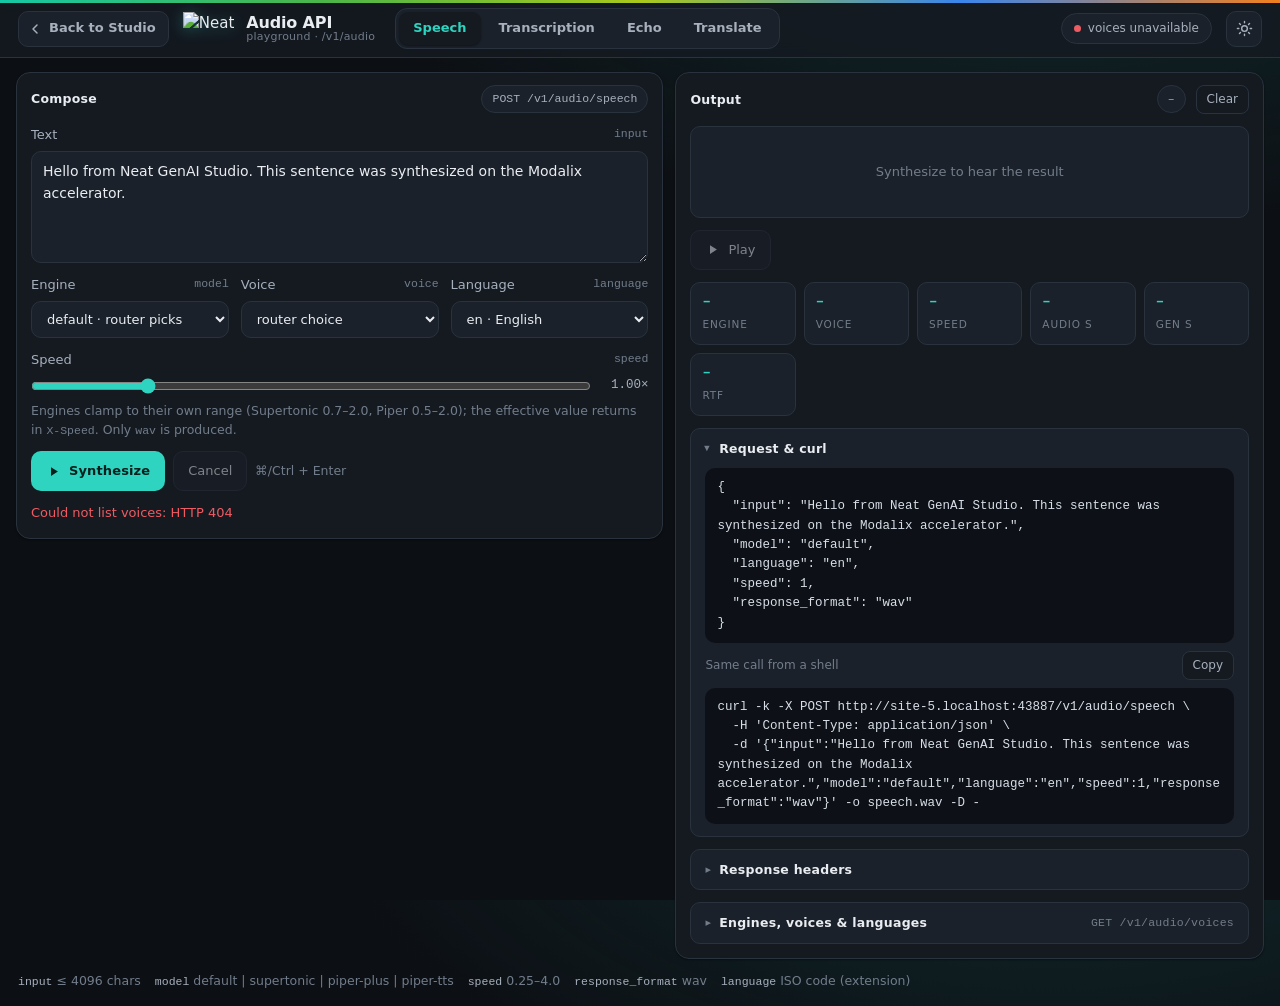
==== src/python/ui/playground/index.html @ 6592ae85 "feat(genai): OpenAI-compatible audio API, vendored Supertonic, audio playground with Translate, back" ====
<!doctype html>
<html lang="en">
<head>
  <meta charset="utf-8">
  <meta name="viewport" content="width=device-width, initial-scale=1">
  <title>Audio API · Neat GenAI Studio</title>
  <link rel="icon" type="image/png" href="/static/icons/neat-logo.png">
  <link rel="stylesheet" href="playground.css">
</head>
<body>
  <header class="pg-header">
    <a id="backButton" class="back-btn" href="/" target="_top" title="Back to the Studio (Esc)">
      <svg viewBox="0 0 24 24" fill="none" stroke="currentColor" stroke-width="2.2" stroke-linecap="round" stroke-linejoin="round"><path d="M15 6l-6 6 6 6"/></svg><span>Back to Studio</span>
    </a>
    <div class="pg-brand">
      <img id="logo" class="pg-brand-mark" src="/static/icons/neat-mark.png" alt="Neat">
      <div class="pg-brand-text"><span class="pg-title">Audio API</span><span class="pg-sub">playground · /v1/audio</span></div>
    </div>
    <nav class="pg-tabs" role="tablist" aria-label="Modes">
      <button class="pg-tab" role="tab" data-tab="speech" aria-selected="true" type="button">Speech</button>
      <button class="pg-tab" role="tab" data-tab="transcription" aria-selected="false" type="button">Transcription</button>
      <button class="pg-tab" role="tab" data-tab="echo" aria-selected="false" type="button">Echo</button>
      <button class="pg-tab" role="tab" data-tab="translate" aria-selected="false" type="button">Translate</button>
    </nav>
    <span class="pg-spacer"></span>
    <span id="conn" class="pg-pill"><i class="dot"></i><span>connecting…</span></span>
    <button id="themeButton" class="icon-btn" type="button" title="Toggle theme" aria-label="Toggle theme">
      <svg id="themeSun" viewBox="0 0 24 24" fill="none" stroke="currentColor" stroke-width="2" stroke-linecap="round"><circle cx="12" cy="12" r="4"/><path d="M12 2v2M12 20v2M4.9 4.9l1.4 1.4M17.7 17.7l1.4 1.4M2 12h2M20 12h2M4.9 19.1l1.4-1.4M17.7 6.3l1.4-1.4"/></svg>
      <svg id="themeMoon" viewBox="0 0 24 24" fill="none" stroke="currentColor" stroke-width="2" stroke-linecap="round" hidden><path d="M21 12.8A9 9 0 1 1 11.2 3a7 7 0 0 0 9.8 9.8z"/></svg>
    </button>
    <a id="newTab" class="icon-btn" href="/playground/" target="_blank" rel="noopener" title="Open in a new tab" aria-label="Open in a new tab">
      <svg viewBox="0 0 24 24" fill="none" stroke="currentColor" stroke-width="2" stroke-linecap="round" stroke-linejoin="round"><path d="M14 4h6v6M20 4l-9 9M19 14v5a1 1 0 0 1-1 1H5a1 1 0 0 1-1-1V6a1 1 0 0 1 1-1h5"/></svg>
    </a>
  </header>

  <main>
    <!-- ================= Speech ================= -->
    <section id="panel-speech" class="pg-panel" role="tabpanel">
      <div class="pg-grid">
        <div class="card">
          <div class="card-head"><h2>Compose</h2><span class="route">POST /v1/audio/speech</span></div>
          <label class="field">
            <span>Text <code>input</code></span>
            <textarea id="sp-input" class="textarea" spellcheck="true">Hello from Neat GenAI Studio. This sentence was synthesized on the Modalix accelerator.</textarea>
          </label>
          <div class="row">
            <label class="field"><span>Engine <code>model</code></span><select id="sp-engine" class="select"></select></label>
            <label class="field"><span>Voice <code>voice</code></span><select id="sp-voice" class="select"></select></label>
            <label class="field"><span>Language <code>language</code></span><select id="sp-language" class="select"></select></label>
          </div>
          <div class="field">
            <span>Speed <code>speed</code></span>
            <div class="slider"><input id="sp-speed" type="range" min="0.25" max="4" step="0.05" value="1"><output id="sp-speedOut">1.00×</output></div>
            <div class="hint">Engines clamp to their own range (Supertonic 0.7–2.0, Piper 0.5–2.0); the effective value returns in <code>X-Speed</code>. Only <code>wav</code> is produced.</div>
          </div>
          <div class="actions">
            <button id="sp-run" class="btn primary" type="button">
              <svg viewBox="0 0 24 24" fill="currentColor"><path d="M8 5v14l11-7z"/></svg><span>Synthesize</span>
            </button>
            <button id="sp-stop" class="btn" type="button" disabled>Cancel</button>
            <span class="hint">⌘/Ctrl + Enter</span>
          </div>
          <div id="sp-status" class="status"></div>
        </div>

        <div class="card">
          <div class="card-head"><h2>Output</h2><span id="sp-size" class="route">–</span><button id="sp-clear" class="copy-btn" type="button">Clear</button></div>
          <div id="sp-wave" class="wave"><canvas id="sp-canvas"></canvas><div class="cursor"></div><div id="sp-placeholder" class="placeholder">Synthesize to hear the result</div></div>
          <div class="player-row">
            <button id="sp-play" class="btn" type="button" disabled>
              <svg viewBox="0 0 24 24" fill="currentColor"><path d="M8 5v14l11-7z"/></svg><span>Play</span>
            </button>
            <audio id="sp-audio" controls preload="auto" hidden></audio>
            <a id="sp-download" class="btn" download="speech.wav" hidden>Download WAV</a>
          </div>
          <div class="stats">
            <div class="stat"><b id="st-engine">–</b><span>engine</span></div>
            <div class="stat"><b id="st-voice">–</b><span>voice</span></div>
            <div class="stat"><b id="st-speed">–</b><span>speed</span></div>
            <div class="stat"><b id="st-dur">–</b><span>audio s</span></div>
            <div class="stat"><b id="st-gen">–</b><span>gen s</span></div>
            <div class="stat"><b id="st-rtf">–</b><span>RTF</span></div>
          </div>
          <details class="panel" open>
            <summary>Request &amp; curl</summary>
            <div class="panel-body">
              <pre id="sp-req">{}</pre>
              <div class="copy-row"><span>Same call from a shell</span><button class="copy-btn" data-copy="sp-curl" type="button">Copy</button></div>
              <pre id="sp-curl"></pre>
            </div>
          </details>
          <details class="panel">
            <summary>Response headers</summary>
            <div class="panel-body"><pre id="sp-headers"></pre></div>
          </details>
          <details class="panel">
            <summary>Engines, voices &amp; languages <code>GET /v1/audio/voices</code></summary>
            <div class="panel-body"><pre id="sp-voicesJson"></pre></div>
          </details>
        </div>
      </div>
      <div class="ref">
        <span><code>input</code> ≤ 4096 chars</span><span><code>model</code> default | supertonic | piper-plus | piper-tts</span>
        <span><code>speed</code> 0.25–4.0</span><span><code>response_format</code> wav</span><span><code>language</code> ISO code (extension)</span>
      </div>
    </section>

    <!-- ================= Transcription ================= -->
    <section id="panel-transcription" class="pg-panel" role="tabpanel" hidden>
      <div class="pg-grid">
        <div class="card">
          <div class="card-head">
            <h2>Audio in</h2>
            <div class="seg" role="tablist" aria-label="Transcription mode">
              <button class="seg-btn" data-trmode="clip" aria-selected="true" type="button">Clip</button>
              <button class="seg-btn" data-trmode="live" aria-selected="false" type="button">Live</button>
            </div>
            <span class="route">POST /v1/audio/transcriptions</span>
          </div>

          <!-- Clip mode: record or drop a file, transcribe once -->
          <div id="tr-clipMode" class="stack">
            <div class="actions">
              <button id="tr-rec" class="btn primary rec-btn" type="button"><i class="rec-dot"></i><span>Record</span></button>
              <button id="tr-recStop" class="btn" type="button" disabled>Stop</button>
              <span id="tr-recTime" class="hint"></span>
            </div>
            <div class="meter"><i id="tr-level"></i></div>
            <label id="tr-drop" class="drop">
              <input id="tr-file" type="file" accept="audio/*,video/webm,.wav,.webm,.ogg,.mp3,.m4a,.flac">
              <span id="tr-dropText">… or drop an audio file here / click to choose</span>
            </label>
            <div id="tr-wave" class="wave"><canvas id="tr-canvas"></canvas><div class="cursor"></div><div id="tr-placeholder" class="placeholder">No clip yet</div></div>
            <div class="player-row">
              <button id="tr-play" class="btn" type="button" disabled>
                <svg viewBox="0 0 24 24" fill="currentColor"><path d="M8 5v14l11-7z"/></svg><span>Play clip</span>
              </button>
              <audio id="tr-audio" controls preload="auto" hidden></audio>
              <span id="tr-clipInfo" class="hint"></span>
            </div>
            <div class="row">
              <label class="field"><span>Language <code>language</code></span><select id="tr-language" class="select"></select></label>
              <label class="field"><span>Format <code>response_format</code></span>
                <select id="tr-format" class="select"><option value="verbose_json" selected>verbose_json</option><option value="json">json</option><option value="text">text</option></select>
              </label>
              <label class="field"><span>Model <code>model</code></span><input id="tr-model" class="input" type="text" placeholder="active speech-to-text model"></label>
            </div>
            <div class="actions">
              <button id="tr-run" class="btn primary" type="button" disabled>
                <svg viewBox="0 0 24 24" fill="none" stroke="currentColor" stroke-width="2.2" stroke-linecap="round"><path d="M4 12h3l3-7 4 14 3-7h3"/></svg><span>Transcribe</span>
              </button>
              <button id="tr-cancel" class="btn" type="button" disabled>Cancel</button>
            </div>
            <div id="tr-status" class="status"></div>
          </div>

          <!-- Live mode: hands-free, utterances are cut by voice activity and
               transcribed one after another -->
          <div id="tr-liveMode" class="stack" hidden>
            <div class="live-head">
              <button id="tl-start" class="btn primary rec-btn" type="button"><i class="rec-dot"></i><span>Start listening</span></button>
              <button id="tl-stop" class="btn" type="button" disabled>Stop</button>
              <span id="tl-state" class="state-chip idle"><i></i><span>idle</span></span>
            </div>
            <div class="meter vad"><i id="tl-level"></i><b id="tl-threshold"></b></div>
            <div class="row">
              <label class="field"><span>Language <code>language</code></span><select id="tl-language" class="select"></select></label>
              <label class="field"><span>Model <code>model</code></span><input id="tl-model" class="input" type="text" placeholder="active speech-to-text model"></label>
            </div>
            <div class="row">
              <div class="field">
                <span>Sensitivity <code>VAD</code></span>
                <div class="slider"><input id="tl-sens" type="range" min="0" max="1" step="0.05" value="0.5"><output id="tl-sensOut">0.50</output></div>
              </div>
              <div class="field">
                <span>End of utterance <code>silence</code></span>
                <div class="slider"><input id="tl-silence" type="range" min="300" max="2000" step="50" value="700"><output id="tl-silenceOut">700 ms</output></div>
              </div>
            </div>
            <label class="check"><input id="tl-hideIgnored" type="checkbox"> Hide segments the Studio would ignore (noise, low confidence)</label>
            <div class="hint">Speech is detected in the browser, cut at the pause you set and posted as 16 kHz WAV, one utterance at a time, with <code>response_format=verbose_json</code>. Nothing leaves this origin.</div>
            <div id="tl-status" class="status"></div>
          </div>
        </div>

        <div class="card">
          <!-- Clip result -->
          <div id="tr-clipOut" class="stack">
            <div class="card-head"><h2>Transcript</h2><span id="tr-elapsed" class="route">–</span><button id="tr-clear" class="copy-btn" type="button">Clear</button></div>
            <div id="tr-result" class="transcript empty">The transcript appears here.</div>
            <table id="tr-meta" class="meta" hidden>
              <tbody>
                <tr><td>model <code>X-ASR-Model</code></td><td id="m-model">–</td></tr>
                <tr><td>language</td><td id="m-lang">–</td></tr>
                <tr><td>no_speech_prob</td><td id="m-nospeech">–</td></tr>
                <tr><td>avg_logprob</td><td id="m-logprob">–</td></tr>
                <tr><td>Studio filter</td><td id="m-ignored">–</td></tr>
              </tbody>
            </table>
            <details class="panel" open>
              <summary>curl</summary>
              <div class="panel-body">
                <div class="copy-row"><span>Same call from a shell</span><button class="copy-btn" data-copy="tr-curl" type="button">Copy</button></div>
                <pre id="tr-curl"></pre>
              </div>
            </details>
            <details class="panel">
              <summary>Raw response</summary>
              <div class="panel-body"><pre id="tr-raw"></pre></div>
            </details>
          </div>

          <!-- Live result -->
          <div id="tr-liveOut" class="stack" hidden>
            <div class="card-head">
              <h2>Live transcript</h2>
              <div class="actions tight">
                <button id="tl-copy" class="copy-btn" type="button">Copy all</button>
                <button id="tl-clear" class="copy-btn" type="button">Clear</button>
              </div>
            </div>
            <div id="tl-log" class="live-log"><div class="placeholder">Start listening and speak. Each utterance appears here as soon as it is transcribed.</div></div>
            <div class="stats">
              <div class="stat"><b id="tl-count">0</b><span>utterances</span></div>
              <div class="stat"><b id="tl-words">0</b><span>words</span></div>
              <div class="stat"><b id="tl-speech">0.0</b><span>speech s</span></div>
              <div class="stat"><b id="tl-latency">–</b><span>avg latency s</span></div>
              <div class="stat"><b id="tl-rtf">–</b><span>avg RTF</span></div>
            </div>
          </div>
        </div>
      </div>
      <div class="ref">
        <span><code>file</code> WAV, WebM/Opus, MP4, MP3, FLAC… ≤ 25 MiB</span><span><code>language</code> auto or ISO code</span>
        <span><code>response_format</code> json | verbose_json | text</span><span><code>model</code> optional</span>
      </div>
    </section>

    <!-- ================= Echo: speak, get transcribed, hear it spoken back ================= -->
    <section id="panel-echo" class="pg-panel" role="tabpanel" hidden>
      <div class="pg-grid">
        <div class="card">
          <div class="card-head"><h2>Voice loop</h2><span class="route">transcriptions → speech</span></div>
          <div class="echo-stage">
            <button id="ec-start" class="echo-btn" type="button" aria-label="Start">
              <span class="ring"></span>
              <svg class="mic" viewBox="0 0 24 24" fill="none" stroke="currentColor" stroke-width="2" stroke-linecap="round" stroke-linejoin="round"><rect x="9" y="3" width="6" height="11" rx="3"/><path d="M5 11a7 7 0 0 0 14 0M12 18v3"/></svg>
              <svg class="stopi" viewBox="0 0 24 24" fill="currentColor" hidden><rect x="6" y="6" width="12" height="12" rx="2"/></svg>
            </button>
            <div id="ec-state" class="echo-state idle">Press to start, then just talk. What you say is transcribed and spoken straight back.</div>
            <div class="meter vad"><i id="ec-level"></i><b id="ec-threshold"></b></div>
          </div>
          <div class="row">
            <label class="field"><span>Voice engine <code>model</code></span><select id="ec-engine" class="select"></select></label>
            <label class="field"><span>Voice <code>voice</code></span><select id="ec-voice" class="select"></select></label>
          </div>
          <div class="row">
            <label class="field"><span>Listen in <code>language</code></span><select id="ec-asrLanguage" class="select"></select></label>
            <label class="field"><span>Speak back in</span>
              <select id="ec-ttsLanguage" class="select"><option value="auto" selected>match what was heard</option></select>
            </label>
          </div>
          <div class="row">
            <div class="field">
              <span>Speed <code>speed</code></span>
              <div class="slider"><input id="ec-speed" type="range" min="0.25" max="4" step="0.05" value="1"><output id="ec-speedOut">1.00×</output></div>
            </div>
            <div class="field">
              <span>End of utterance <code>silence</code></span>
              <div class="slider"><input id="ec-silence" type="range" min="300" max="2000" step="50" value="600"><output id="ec-silenceOut">600 ms</output></div>
            </div>
          </div>
          <div class="field">
            <span>Sensitivity <code>VAD</code></span>
            <div class="slider"><input id="ec-sens" type="range" min="0" max="1" step="0.05" value="0.5"><output id="ec-sensOut">0.50</output></div>
          </div>
          <div class="hint">The microphone is muted while the reply plays, then listening resumes. Use headphones or keep the volume moderate so the reply is not picked up again.</div>
          <div id="ec-status" class="status"></div>
        </div>

        <div class="card">
          <div class="card-head">
            <h2>Conversation</h2>
            <div class="actions tight"><button id="ec-clear" class="copy-btn" type="button">Clear</button></div>
          </div>
          <div id="ec-turns" class="turns"><div class="placeholder">Each turn shows what was heard and the reply that was spoken back, with timings.</div></div>
          <div id="ec-wave" class="wave short"><canvas id="ec-canvas"></canvas><div class="cursor"></div><div id="ec-placeholder" class="placeholder">Last reply</div></div>
          <div class="player-row">
            <button id="ec-play" class="btn" type="button" disabled>
              <svg viewBox="0 0 24 24" fill="currentColor"><path d="M8 5v14l11-7z"/></svg><span>Play</span>
            </button>
            <audio id="ec-audio" controls preload="auto" hidden></audio>
          </div>
          <div class="stats">
            <div class="stat"><b id="ec-count">0</b><span>turns</span></div>
            <div class="stat"><b id="ec-asr">–</b><span>avg ASR s</span></div>
            <div class="stat"><b id="ec-tts">–</b><span>avg TTS s</span></div>
            <div class="stat"><b id="ec-turn">–</b><span>avg to reply s</span></div>
          </div>
        </div>
      </div>
      <div class="ref">
        <span>1 · utterance cut by voice activity</span><span>2 · <code>POST /v1/audio/transcriptions</code> (verbose_json)</span>
        <span>3 · <code>POST /v1/audio/speech</code> with the transcript</span><span>4 · played back, mic resumes</span>
      </div>
    </section>

    <!-- ================= Translate: speak or type in one language, get another ================= -->
    <section id="panel-translate" class="pg-panel" role="tabpanel" hidden>
      <div class="pg-grid">
        <div class="card">
          <div class="card-head"><h2>Translate</h2><span id="xl-route" class="route">transcriptions → chat → speech</span></div>
          <div class="row">
            <label class="field"><span>From <code>language</code></span><select id="xl-source" class="select"></select></label>
            <div class="swap-wrap"><button id="xl-swap" class="icon-btn" type="button" title="Swap languages" aria-label="Swap languages">
              <svg viewBox="0 0 24 24" fill="none" stroke="currentColor" stroke-width="2" stroke-linecap="round" stroke-linejoin="round"><path d="M7 7h13M16 3l4 4-4 4M17 17H4M8 21l-4-4 4-4"/></svg>
            </button></div>
            <label class="field"><span>To</span><select id="xl-target" class="select"></select></label>
          </div>
          <label class="field"><span>Tone <code>register</code></span>
            <select id="xl-tone" class="select">
              <option value="neutral" selected>Neutral · as spoken</option>
              <option value="formal">Formal · polite, formal address</option>
              <option value="casual">Casual · everyday, informal address</option>
              <option value="friendly">Friendly · warm and upbeat</option>
              <option value="business">Business · professional and concise</option>
              <option value="simple">Simple · plain words for learners</option>
            </select>
          </label>
          <div id="xl-model" class="model-note"><i class="dot"></i><span>checking the chat model…</span></div>
          <div class="echo-stage">
            <button id="xl-start" class="echo-btn" type="button" aria-label="Start listening">
              <span class="ring"></span>
              <svg class="mic" viewBox="0 0 24 24" fill="none" stroke="currentColor" stroke-width="2" stroke-linecap="round" stroke-linejoin="round"><rect x="9" y="3" width="6" height="11" rx="3"/><path d="M5 11a7 7 0 0 0 14 0M12 18v3"/></svg>
              <svg class="stopi" viewBox="0 0 24 24" fill="currentColor" hidden><rect x="6" y="6" width="12" height="12" rx="2"/></svg>
            </button>
            <div id="xl-state" class="echo-state idle">Press to listen and speak, or type below. Each utterance is translated as soon as you pause.</div>
            <div class="meter vad"><i id="xl-level"></i><b id="xl-threshold"></b></div>
          </div>
          <div class="compose">
            <textarea id="xl-text" class="textarea short" placeholder="…or type text to translate (Ctrl/⌘ + Enter)"></textarea>
            <button id="xl-send" class="btn primary" type="button">
              <svg viewBox="0 0 24 24" fill="none" stroke="currentColor" stroke-width="2.2" stroke-linecap="round" stroke-linejoin="round"><path d="M4 12h14M13 6l6 6-6 6"/></svg><span>Translate</span>
            </button>
          </div>
          <label class="check"><input id="xl-speak" type="checkbox" checked> Speak the translation</label>
          <div class="row">
            <label class="field"><span>Voice engine <code>model</code></span><select id="xl-engine" class="select"></select></label>
            <label class="field"><span>Voice <code>voice</code></span><select id="xl-voice" class="select"></select></label>
          </div>
          <div class="row">
            <div class="field">
              <span>Speed <code>speed</code></span>
              <div class="slider"><input id="xl-speed" type="range" min="0.25" max="4" step="0.05" value="1"><output id="xl-speedOut">1.00×</output></div>
            </div>
            <div class="field">
              <span>End of utterance <code>silence</code></span>
              <div class="slider"><input id="xl-silence" type="range" min="300" max="2000" step="50" value="700"><output id="xl-silenceOut">700 ms</output></div>
            </div>
          </div>
          <div class="field">
            <span>Sensitivity <code>VAD</code></span>
            <div class="slider"><input id="xl-sens" type="range" min="0" max="1" step="0.05" value="0.5"><output id="xl-sensOut">0.50</output></div>
          </div>
          <div class="hint">Into English with a neutral tone, speech goes through Whisper's translate task, with the original transcribed alongside. With another tone, or into any other language, Whisper transcribes what you said and the loaded chat model translates it. The microphone is muted while a translation plays.</div>
          <div id="xl-status" class="status"></div>
        </div>

        <div class="card">
          <div class="card-head">
            <h2>Translations</h2>
            <div class="actions tight">
              <button id="xl-copy" class="copy-btn" type="button">Copy all</button>
              <button id="xl-clear" class="copy-btn" type="button">Clear</button>
            </div>
          </div>
          <div id="xl-turns" class="turns"><div class="placeholder">Each turn shows the original with its detected language and the translation, with ASR, LLM and TTS timings.</div></div>
          <div id="xl-wave" class="wave short"><canvas id="xl-canvas"></canvas><div class="cursor"></div><div id="xl-placeholder" class="placeholder">Last spoken translation</div></div>
          <div class="player-row">
            <button id="xl-play" class="btn" type="button" disabled>
              <svg viewBox="0 0 24 24" fill="currentColor"><path d="M8 5v14l11-7z"/></svg><span>Play</span>
            </button>
            <audio id="xl-audio" controls preload="auto" hidden></audio>
          </div>
          <div class="stats">
            <div class="stat"><b id="xl-count">0</b><span>translations</span></div>
            <div class="stat"><b id="xl-asr">–</b><span>avg ASR s</span></div>
            <div class="stat"><b id="xl-llm">–</b><span>avg LLM s</span></div>
            <div class="stat"><b id="xl-tts">–</b><span>avg TTS s</span></div>
          </div>
        </div>
      </div>
      <div class="ref">
        <span>→ English: <code>POST /v1/audio/translations</code></span>
        <span>other targets: <code>POST /v1/audio/transcriptions</code> then <code>POST /v1/chat/completions</code></span>
        <span>spoken with <code>POST /v1/audio/speech</code></span>
      </div>
    </section>
  </main>

  <script src="playground.js"></script>
</body>
</html>
---- src/python/ui/playground/playground.css ----
/* Audio API playground — themed exactly like the Studio: the same design tokens,
 * fonts, control styles and vertical rhythm as static/newui.css (header 58px,
 * section padding 14/16px, 12px gaps, panels padded 12/14px, 6px label gaps).
 * The theme follows the Studio's own localStorage 'theme' key, applied as
 * data-theme on <html>. Same-origin assets only. */

@font-face { font-family: 'Inter'; font-style: normal; font-weight: 400; font-display: swap; src: url('/static/fonts/inter-400.woff2') format('woff2'); }
@font-face { font-family: 'Inter'; font-style: normal; font-weight: 600; font-display: swap; src: url('/static/fonts/inter-600.woff2') format('woff2'); }
@font-face { font-family: 'Inter'; font-style: normal; font-weight: 700; font-display: swap; src: url('/static/fonts/inter-700.woff2') format('woff2'); }
@font-face { font-family: 'JetBrains Mono'; font-style: normal; font-weight: 400; font-display: swap; src: url('/static/fonts/jetbrains-mono-400.woff2') format('woff2'); }

:root {
  --bg: #f4f6f8; --surface: #ffffff; --surface-2: #eef1f4; --surface-3: #e6eaef;
  --border: #dfe4ea; --border-strong: #ccd3db;
  --text: #161a20; --text-2: #48505b; --text-3: #7a828d;
  --accent: #0f9d8f; --accent-2: #12b3a2; --accent-strong: #0b7d72; --accent-weak: #e4f5f2; --accent-contrast: #ffffff;
  --user-bubble: #0f9d8f; --user-bubble-text: #ffffff; --assistant-bubble: #ffffff;
  --ok: #1f9d6b; --warn: #c98a1c; --err: #d64550;
  --code-bg: #0d1117;
  --shadow-sm: 0 1px 2px rgba(20,30,40,.06), 0 1px 3px rgba(20,30,40,.05);
  --shadow-md: 0 6px 20px rgba(20,30,40,.10);
  --radius: 14px; --radius-sm: 10px; --radius-lg: 20px;
  --spectrum: linear-gradient(90deg, #16c8a6, #4bb54a, #a9c81c, #3a86ec, #f2801d);
  --ui-font: 'Inter', system-ui, -apple-system, 'Segoe UI', Roboto, sans-serif;
  --code-font: 'JetBrains Mono', ui-monospace, 'Courier New', monospace;
  --ui-font-size: 15px;
  --header-h: 58px;
  color-scheme: light;
}
:root[data-theme="dark"] {
  --bg: #0c0f14; --surface: #151a21; --surface-2: #1b212a; --surface-3: #222a35;
  --border: #29323d; --border-strong: #38434f;
  --text: #e9edf2; --text-2: #a7b0bd; --text-3: #727d8b;
  --accent: #2fd4c0; --accent-2: #37e0cb; --accent-strong: #24b7a5; --accent-weak: #10322f; --accent-contrast: #05201d;
  --user-bubble: #17817a; --user-bubble-text: #f2fffd; --assistant-bubble: #171d25;
  --ok: #35c489; --warn: #e0ad4a; --err: #ef5b62;
  --shadow-sm: 0 1px 2px rgba(0,0,0,.4); --shadow-md: 0 8px 24px rgba(0,0,0,.45);
  color-scheme: dark;
}
@media (prefers-color-scheme: dark) {
  :root:not([data-theme="light"]) {
    --bg: #0c0f14; --surface: #151a21; --surface-2: #1b212a; --surface-3: #222a35;
    --border: #29323d; --border-strong: #38434f;
    --text: #e9edf2; --text-2: #a7b0bd; --text-3: #727d8b;
    --accent: #2fd4c0; --accent-2: #37e0cb; --accent-strong: #24b7a5; --accent-weak: #10322f; --accent-contrast: #05201d;
    --user-bubble: #17817a; --user-bubble-text: #f2fffd; --assistant-bubble: #171d25;
    --ok: #35c489; --warn: #e0ad4a; --err: #ef5b62;
    --shadow-sm: 0 1px 2px rgba(0,0,0,.4); --shadow-md: 0 8px 24px rgba(0,0,0,.45);
    color-scheme: dark;
  }
}

* { box-sizing: border-box; }
html, body { height: 100%; }
body {
  margin: 0; color: var(--text);
  background:
    radial-gradient(1200px 560px at 82% -12%, color-mix(in srgb, var(--accent) 14%, transparent), transparent 62%),
    var(--bg);
  font-family: var(--ui-font); font-size: var(--ui-font-size); line-height: 1.55;
  -webkit-font-smoothing: antialiased;
  display: flex; flex-direction: column; min-height: 100dvh;
}
button, input, select, textarea { font: inherit; color: inherit; }
button { font-family: inherit; }
code { font-family: var(--code-font); font-size: .92em; }
a { color: var(--accent); }
[hidden] { display: none !important; }
::selection { background: color-mix(in srgb, var(--accent) 30%, transparent); }
*::-webkit-scrollbar { width: 10px; height: 10px; }
*::-webkit-scrollbar-thumb { background: var(--border-strong); border-radius: 8px; border: 2px solid transparent; background-clip: padding-box; }

/* ---- header (mirrors .app-header) ------------------------------------ */
.pg-header {
  flex: 0 0 auto; height: var(--header-h); display: flex; align-items: center; gap: 14px; padding: 0 18px;
  background: color-mix(in srgb, var(--surface) 86%, transparent); backdrop-filter: saturate(140%) blur(8px);
  border-bottom: 1px solid var(--border); position: sticky; top: 0; z-index: 5;
}
.pg-header::before { content: ''; position: absolute; top: 0; left: 0; right: 0; height: 3px; background: var(--spectrum); pointer-events: none; }
.back-btn {
  display: inline-flex; align-items: center; gap: 6px; height: 36px; padding: 0 12px 0 8px; border-radius: 10px;
  color: var(--text-2); background: var(--surface-2); border: 1px solid var(--border); text-decoration: none;
  font-size: 13px; font-weight: 600; white-space: nowrap; transition: .18s ease;
}
.back-btn:hover { color: var(--accent); border-color: color-mix(in srgb, var(--accent) 50%, var(--border)); transform: translateY(-1px); }
.back-btn svg { width: 16px; height: 16px; }
.pg-brand { display: flex; align-items: center; gap: 12px; min-width: 0; }
/* Neat product mark (colorful sparkle, transparent bg — works on both themes), as in the Studio header. */
.pg-brand-mark { height: 34px; width: auto; flex: none; object-fit: contain; filter: drop-shadow(0 2px 7px color-mix(in srgb, var(--accent) 32%, transparent)); }
@media (max-width: 480px) { .pg-brand-mark { height: 26px; } }
.pg-brand-text { display: flex; flex-direction: column; line-height: 1.1; min-width: 0; }
.pg-title { font-size: 16px; font-weight: 600; letter-spacing: -.01em; white-space: nowrap; }
.pg-sub { font-size: 11px; color: var(--text-3); letter-spacing: .02em; white-space: nowrap; }
.pg-tabs { display: flex; gap: 4px; margin-left: 6px; padding: 3px; background: var(--surface-2); border: 1px solid var(--border); border-radius: 12px; }
.pg-tab {
  border: 0; background: transparent; color: var(--text-2); padding: 6px 14px; border-radius: 9px;
  font-size: 13px; font-weight: 600; cursor: pointer; transition: .15s ease;
}
.pg-tab:hover { color: var(--text); }
.pg-tab[aria-selected="true"] { background: var(--surface); color: var(--accent); box-shadow: var(--shadow-sm); }
.pg-spacer { flex: 1; }
.pg-pill {
  display: inline-flex; align-items: center; gap: 7px; padding: 5px 12px; border-radius: 999px;
  background: var(--surface-2); border: 1px solid var(--border); color: var(--text-2); font-size: 12px; white-space: nowrap;
}
.pg-pill .dot { width: 7px; height: 7px; border-radius: 50%; background: var(--text-3); }
.pg-pill.ok .dot { background: var(--ok); box-shadow: 0 0 0 3px color-mix(in srgb, var(--ok) 22%, transparent); }
.pg-pill.warn .dot { background: var(--warn); } .pg-pill.err .dot { background: var(--err); }
.icon-btn {
  width: 36px; height: 36px; border-radius: 10px; cursor: pointer; display: grid; place-items: center;
  background: var(--surface-2); color: var(--text-2); border: 1px solid var(--border); transition: .18s ease; text-decoration: none;
}
.icon-btn:hover { color: var(--accent); border-color: color-mix(in srgb, var(--accent) 50%, var(--border)); transform: translateY(-1px); }
.icon-btn svg { width: 17px; height: 17px; }
@media (max-width: 860px) {
  .back-btn span, .pg-sub, .pg-pill { display: none; }
  .back-btn { padding: 0 8px; }
  .pg-header { gap: 8px; padding: 0 12px; }
}

/* ---- layout (mirrors .chat-section: 14px 16px 16px, gap 12px) ---------- */
main { flex: 1; width: 100%; max-width: 1360px; margin: 0 auto; padding: 14px 16px 16px; display: flex; flex-direction: column; gap: 12px; }
.pg-panel { display: flex; flex-direction: column; gap: 12px; }
.pg-panel[hidden] { display: none; }
.pg-grid { display: grid; grid-template-columns: minmax(0, 1.1fr) minmax(0, 1fr); gap: 12px; align-items: start; }
@media (max-width: 900px) { .pg-grid { grid-template-columns: 1fr; } }
.stack { display: flex; flex-direction: column; gap: 12px; }

/* card = the Studio's .panel + .panel-body */
.card {
  background: var(--surface); border: 1px solid var(--border); border-radius: var(--radius);
  box-shadow: var(--shadow-sm); padding: 12px 14px 14px; display: flex; flex-direction: column; gap: 12px;
}
.card-head { display: flex; align-items: center; gap: 10px; flex-wrap: wrap; min-height: 28px; }
.card-head h2 { margin: 0; font-size: 12.5px; font-weight: 600; letter-spacing: .02em; color: var(--text); text-transform: capitalize; }
.card-head .route { margin-left: auto; font-family: var(--code-font); font-size: 11.5px; color: var(--text-2); background: var(--surface-2); border: 1px solid var(--border); border-radius: 999px; padding: 4px 10px; white-space: nowrap; }
.card-head .actions.tight { margin-left: auto; gap: 6px; }

/* segmented control (Clip / Live) */
.seg { display: inline-flex; gap: 2px; padding: 2px; background: var(--surface-2); border: 1px solid var(--border); border-radius: 9px; }
.seg-btn { border: 0; background: transparent; color: var(--text-2); padding: 4px 11px; border-radius: 7px; font-size: 12.5px; font-weight: 600; cursor: pointer; }
.seg-btn[aria-selected="true"] { background: var(--surface); color: var(--accent); box-shadow: var(--shadow-sm); }

/* ---- controls (= .setting-row / .setting-select / .setting-button) ----- */
.field { display: flex; flex-direction: column; gap: 6px; }
.field > span { font-size: 13px; color: var(--text-2); display: flex; justify-content: space-between; gap: 8px; }
.field > span code { color: var(--text-3); font-size: 11.5px; }
.select, .input, .textarea {
  width: 100%; background: var(--surface-2); color: var(--text); border: 1px solid var(--border);
  border-radius: var(--radius-sm); padding: 9px 11px; font-size: 13px;
}
.textarea { min-height: 112px; resize: vertical; line-height: 1.55; font-size: 14px; }
.select:focus, .input:focus, .textarea:focus { outline: none; border-color: color-mix(in srgb, var(--accent) 60%, var(--border)); box-shadow: 0 0 0 3px var(--accent-weak); }
.row { display: grid; grid-template-columns: repeat(auto-fit, minmax(150px, 1fr)); gap: 12px; }
.btn {
  background: var(--surface-2); color: var(--text); border: 1px solid var(--border);
  border-radius: var(--radius-sm); padding: 9px 14px; font-size: 13px; font-weight: 500; cursor: pointer;
  transition: .15s ease; display: inline-flex; align-items: center; gap: 8px; text-decoration: none;
}
.btn:hover { color: var(--accent); border-color: color-mix(in srgb, var(--accent) 50%, var(--border)); }
.btn.primary { background: var(--accent); color: var(--accent-contrast); border-color: transparent; font-weight: 600; letter-spacing: .01em; }
.btn.primary:hover { background: var(--accent-strong); color: var(--accent-contrast); }
.btn:disabled { opacity: .5; cursor: not-allowed; transform: none; }
.btn svg { width: 15px; height: 15px; }
.actions { display: flex; flex-wrap: wrap; gap: 8px; align-items: center; }
.spinner { width: 14px; height: 14px; border: 2px solid color-mix(in srgb, currentColor 30%, transparent); border-top-color: currentColor; border-radius: 50%; animation: spin .8s linear infinite; flex: none; }
@keyframes spin { to { transform: rotate(360deg); } }
.check { display: flex; align-items: center; gap: 9px; font-size: 13px; color: var(--text-2); cursor: pointer; }
.check input { accent-color: var(--accent); width: 16px; height: 16px; margin: 0; }

/* slider (= the Studio's utterance-speed control) */
.slider { display: grid; grid-template-columns: 1fr auto; gap: 12px; align-items: center; }
input[type="range"] { width: 100%; accent-color: var(--accent); margin: 0; }
.slider output { font-family: var(--code-font); font-size: 12.5px; color: var(--text-2); min-width: 6ch; text-align: right; font-variant-numeric: tabular-nums; }

/* status line */
.status { font-size: 13px; color: var(--text-2); min-height: 1.4em; display: flex; align-items: center; gap: 8px; }
.status:empty { display: none; }
.status.ok { color: var(--ok); } .status.err { color: var(--err); }
.hint { font-size: 12.5px; color: var(--text-3); line-height: 1.5; }

/* ---- output ---------------------------------------------------------- */
.wave {
  position: relative; height: 92px; border-radius: var(--radius-sm); overflow: hidden;
  background: var(--surface-2); border: 1px solid var(--border);
}
.wave.short { height: 64px; }
.wave canvas { width: 100%; height: 100%; display: block; }
.wave .placeholder { position: absolute; inset: 0; display: grid; place-items: center; color: var(--text-3); font-size: 13px; }
.wave .cursor { position: absolute; top: 0; bottom: 0; width: 2px; background: var(--accent); opacity: 0; transition: opacity .2s; }
.wave.playing .cursor { opacity: 1; }
.player-row { display: flex; align-items: center; gap: 8px; flex-wrap: wrap; }
.player-row audio { flex: 1; min-width: 200px; height: 36px; }
.stats { display: grid; grid-template-columns: repeat(auto-fit, minmax(104px, 1fr)); gap: 8px; }
.stat { background: var(--surface-2); border: 1px solid var(--border); border-radius: var(--radius-sm); padding: 8px 11px; }
.stat b { display: block; font-size: 14px; font-weight: 600; font-family: var(--code-font); color: var(--accent); font-variant-numeric: tabular-nums; overflow: hidden; text-overflow: ellipsis; white-space: nowrap; }
.stat span { font-size: 10.5px; color: var(--text-3); text-transform: uppercase; letter-spacing: .08em; }

/* accordion panels (= the Studio's .panel) */
details.panel { border: 1px solid var(--border); border-radius: var(--radius-sm); background: var(--surface-2); overflow: hidden; }
details.panel > summary {
  list-style: none; cursor: pointer; user-select: none; padding: 10px 14px; font-size: 12.5px; font-weight: 600;
  letter-spacing: .02em; color: var(--text); display: flex; align-items: center; gap: 8px;
}
details.panel > summary::-webkit-details-marker { display: none; }
details.panel > summary::before { content: '▸'; color: var(--text-3); font-size: 11px; transition: transform .18s ease; }
details.panel[open] > summary::before { transform: rotate(90deg); }
details.panel > summary code { color: var(--text-3); font-weight: 400; margin-left: auto; }
.panel-body { padding: 0 14px 12px; display: flex; flex-direction: column; gap: 8px; }
pre {
  margin: 0; background: var(--code-bg); color: #d7dee7; border-radius: var(--radius-sm);
  padding: 10px 12px; font: 12.5px/1.55 var(--code-font); white-space: pre-wrap; word-break: break-word; overflow-x: auto;
}
.copy-row { display: flex; justify-content: space-between; align-items: center; gap: 8px; font-size: 12px; color: var(--text-3); }
.copy-btn { border: 1px solid var(--border); background: var(--surface); color: var(--text-2); border-radius: 8px; padding: 4px 10px; font-size: 12px; cursor: pointer; }
.copy-btn:hover { color: var(--accent); border-color: color-mix(in srgb, var(--accent) 50%, var(--border)); }

/* ---- transcription: clip mode --------------------------------------- */
.rec-btn.recording { background: var(--err); border-color: transparent; color: #fff; animation: rec-pulse 1.3s ease infinite; }
@keyframes rec-pulse { 0%,100% { box-shadow: 0 0 0 0 color-mix(in srgb, var(--err) 45%, transparent); } 50% { box-shadow: 0 0 0 6px transparent; } }
.rec-dot { width: 9px; height: 9px; border-radius: 50%; background: currentColor; }
.rec-btn.recording .rec-dot { animation: pulse 1s infinite; }
@keyframes pulse { 50% { opacity: .3; } }
.meter { position: relative; height: 6px; border-radius: 999px; background: var(--surface-3); overflow: hidden; }
.meter i { display: block; height: 100%; width: 0; background: var(--spectrum); transition: width .08s linear; }
.meter.vad b { position: absolute; top: -2px; bottom: -2px; width: 2px; background: var(--text-3); left: 0; opacity: 0; }
.meter.vad.armed b { opacity: 1; }
.meter.vad.voiced i { filter: saturate(1.3) brightness(1.05); }
.drop {
  border: 1.5px dashed var(--border-strong); border-radius: var(--radius-sm); padding: 12px; text-align: center;
  color: var(--text-2); font-size: 13px; cursor: pointer; transition: .15s ease; background: var(--surface-2);
}
.drop:hover, .drop.over { border-color: var(--accent); color: var(--accent); background: var(--accent-weak); }
.drop input { display: none; }
.transcript {
  min-height: 112px; padding: 12px 15px; border-radius: var(--radius-sm); background: var(--surface-2);
  border: 1px solid var(--border); font-size: 15px; line-height: 1.6; white-space: pre-wrap;
}
.transcript.empty { color: var(--text-3); font-size: 13px; }
table.meta { width: 100%; border-collapse: collapse; font-size: 13px; }
table.meta td { padding: 6px; border-bottom: 1px solid var(--border); vertical-align: top; }
table.meta td:first-child { color: var(--text-3); width: 42%; }
table.meta td:last-child { font-family: var(--code-font); font-size: 12.5px; }
.badge { display: inline-block; padding: 2px 8px; border-radius: 999px; font-size: 11.5px; font-weight: 600; }
.badge.ok { background: color-mix(in srgb, var(--ok) 18%, transparent); color: var(--ok); }
.badge.warn { background: color-mix(in srgb, var(--warn) 18%, transparent); color: var(--warn); }

/* ---- transcription: live mode --------------------------------------- */
.live-head { display: flex; align-items: center; gap: 8px; flex-wrap: wrap; }
.state-chip {
  display: inline-flex; align-items: center; gap: 7px; margin-left: auto; padding: 5px 12px; border-radius: 999px;
  font-size: 12px; color: var(--text-2); background: var(--surface-2); border: 1px solid var(--border); white-space: nowrap;
}
.state-chip i { width: 7px; height: 7px; border-radius: 50%; background: var(--text-3); }
.state-chip.listening i { background: var(--ok); box-shadow: 0 0 0 3px color-mix(in srgb, var(--ok) 22%, transparent); }
.state-chip.voice i { background: var(--accent); animation: pulse 1s infinite; }
.state-chip.busy i { background: var(--warn); }
.state-chip.speaking i { background: #3a86ec; animation: pulse 1s infinite; }
.state-chip.err i { background: var(--err); }
.live-log {
  min-height: 220px; max-height: 52vh; overflow-y: auto; padding: 8px 6px 4px; border-radius: var(--radius-sm);
  background: var(--surface-2); border: 1px solid var(--border); display: flex; flex-direction: column; gap: 8px; scroll-behavior: smooth;
}
.live-log .placeholder, .turns .placeholder { margin: auto; padding: 16px; text-align: center; color: var(--text-3); font-size: 13px; max-width: 42ch; }
.seg-item {
  display: grid; grid-template-columns: auto 1fr; gap: 4px 10px; padding: 8px 10px; border-radius: 10px;
  background: var(--surface); border: 1px solid var(--border); font-size: 14.5px; line-height: 1.5;
  animation: msg-in .28s cubic-bezier(.2,.7,.3,1) both;
}
.seg-item .t { font-family: var(--code-font); font-size: 11.5px; color: var(--text-3); padding-top: 3px; font-variant-numeric: tabular-nums; }
.seg-item .x { min-width: 0; overflow-wrap: anywhere; }
.seg-item .m { grid-column: 2; display: flex; gap: 6px; flex-wrap: wrap; font-size: 11px; color: var(--text-3); font-family: var(--code-font); }
.seg-item.ignored { opacity: .55; }
.seg-item.ignored .x { font-style: italic; color: var(--text-2); }
.seg-item.pending .x { color: var(--text-3); }
.seg-item.err { border-color: color-mix(in srgb, var(--err) 40%, var(--border)); }
.seg-item.err .x { color: var(--err); }
@keyframes msg-in { from { opacity: 0; transform: translateY(8px); } to { opacity: 1; transform: none; } }

/* ---- echo ------------------------------------------------------------ */
.echo-stage { display: flex; flex-direction: column; align-items: center; gap: 12px; padding: 10px 0 2px; }
.echo-btn {
  position: relative; width: 96px; height: 96px; border-radius: 50%; border: 1px solid transparent; cursor: pointer;
  background: var(--accent); color: var(--accent-contrast); display: grid; place-items: center; transition: .2s ease;
  box-shadow: var(--shadow-md);
}
.echo-btn:hover { background: var(--accent-strong); transform: translateY(-1px); }
.echo-btn svg { width: 38px; height: 38px; grid-area: 1 / 1; }
.echo-btn .ring { position: absolute; inset: -6px; border-radius: 50%; border: 2px solid color-mix(in srgb, var(--accent) 45%, transparent); opacity: 0; transform: scale(.9); }
.echo-btn.listening { background: var(--ok); }
.echo-btn.listening .ring { animation: ring 1.8s ease-out infinite; }
.echo-btn.voice { background: var(--accent); }
.echo-btn.voice .ring { animation: ring .9s ease-out infinite; }
.echo-btn.busy { background: var(--warn); color: #1b1300; }
.echo-btn.speaking { background: #3a86ec; color: #fff; }
.echo-btn.speaking .ring { animation: ring 1.2s ease-out infinite; border-color: color-mix(in srgb, #3a86ec 55%, transparent); }
.echo-btn.on .mic { display: none; } .echo-btn.on .stopi { display: block !important; }
@keyframes ring { 0% { opacity: .9; transform: scale(.9); } 100% { opacity: 0; transform: scale(1.35); } }
.echo-state { text-align: center; font-size: 13.5px; color: var(--text-2); max-width: 44ch; min-height: 1.5em; }
.echo-state.voice { color: var(--accent); } .echo-state.busy { color: var(--warn); } .echo-state.speaking { color: #3a86ec; } .echo-state.err { color: var(--err); }
.echo-stage .meter { width: 100%; }
.turns {
  min-height: 220px; max-height: 46vh; overflow-y: auto; padding: 8px 6px 4px; border-radius: var(--radius-sm);
  background: var(--surface-2); border: 1px solid var(--border); display: flex; flex-direction: column; gap: 10px; scroll-behavior: smooth;
}
/* the Studio's chat bubbles */
.message {
  position: relative; max-width: min(640px, 90%); padding: 10px 14px; border-radius: 16px;
  border: 1px solid var(--border); background: var(--assistant-bubble); color: var(--text); box-shadow: var(--shadow-sm);
  animation: msg-in .28s cubic-bezier(.2,.7,.3,1) both; overflow-wrap: anywhere; font-size: 14.5px; line-height: 1.5;
}
.message.assistant { align-self: flex-start; border-top-left-radius: 6px; }
.message.user { align-self: flex-end; border-top-right-radius: 6px; background: var(--user-bubble); color: var(--user-bubble-text); border-color: transparent; }
.message .who { display: block; font-size: 10.5px; text-transform: uppercase; letter-spacing: .08em; opacity: .75; margin-bottom: 2px; }
.message .meta { display: flex; gap: 6px; flex-wrap: wrap; margin-top: 5px; font-size: 11px; font-family: var(--code-font); opacity: .8; }
.message.pending { color: var(--text-3); }
.message.speaking { border-color: color-mix(in srgb, var(--accent) 60%, var(--border)); box-shadow: 0 0 0 3px var(--accent-weak); }
.message.err { border-color: color-mix(in srgb, var(--err) 50%, var(--border)); color: var(--err); }

/* reference footer */
.ref { font-size: 12.5px; color: var(--text-3); display: flex; gap: 14px; flex-wrap: wrap; align-items: center; padding: 0 2px; }
.ref code { color: var(--text-2); }

/* ---- translate ------------------------------------------------------- */
.swap-wrap { display: flex; align-items: flex-end; justify-content: center; padding-bottom: 1px; }
#panel-translate .row:first-of-type { grid-template-columns: minmax(0, 1fr) auto minmax(0, 1fr); }
.model-note { display: flex; align-items: center; gap: 8px; font-size: 12.5px; color: var(--text-2); }
.model-note .dot { width: 7px; height: 7px; border-radius: 50%; background: var(--text-3); flex: none; }
.model-note.ok .dot { background: var(--ok); box-shadow: 0 0 0 3px color-mix(in srgb, var(--ok) 22%, transparent); }
.model-note.warn { color: var(--warn); } .model-note.warn .dot { background: var(--warn); }
.model-note.idle .dot { background: var(--text-3); }
.compose { display: grid; grid-template-columns: minmax(0, 1fr) auto; gap: 8px; align-items: end; }
.textarea.short { min-height: 64px; }
.message .lang { display: inline-block; margin-left: 6px; padding: 0 6px; border-radius: 999px; font-size: 10.5px;
  letter-spacing: .04em; background: color-mix(in srgb, currentColor 14%, transparent); text-transform: none; }
@media (max-width: 640px) {
  .pg-tab { padding: 6px 10px; }
  .pg-tabs { margin-left: 0; }
}
@media (max-width: 480px) { .compose { grid-template-columns: 1fr; } }

/* Clear sits at the end of a card head, after the route pill */
.card-head > .copy-btn:last-child { flex: none; }
.card-head .route + .copy-btn { margin-left: 0; }
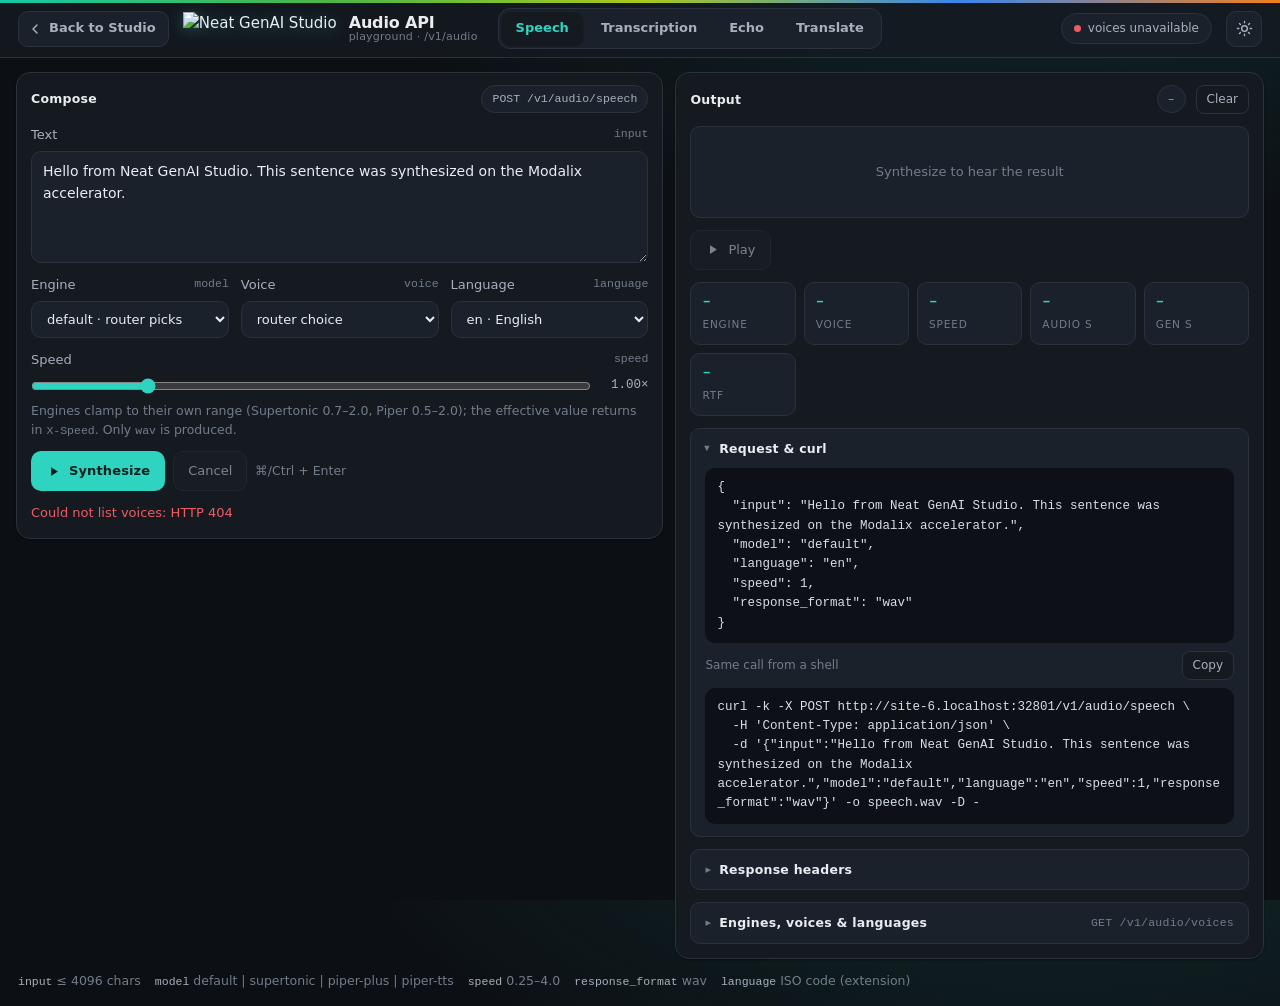
==== commit 66ff343c: "feat(genai): Voice Bubble logo The Studio gets its own logo: the faceted Neat star with a waveform, " ====
--- a/src/python/ui/playground/index.html
+++ b/src/python/ui/playground/index.html
@@ -4,7 +4,8 @@
   <meta charset="utf-8">
   <meta name="viewport" content="width=device-width, initial-scale=1">
   <title>Audio API · Neat GenAI Studio</title>
-  <link rel="icon" type="image/png" href="/static/icons/neat-logo.png">
+  <link rel="icon" type="image/svg+xml" href="/static/icons/studio-logo-small.svg">
+  <link rel="icon" type="image/png" sizes="32x32" href="/static/icons/studio-logo-32.png">
   <link rel="stylesheet" href="playground.css">
 </head>
 <body>
@@ -13,7 +14,7 @@
       <svg viewBox="0 0 24 24" fill="none" stroke="currentColor" stroke-width="2.2" stroke-linecap="round" stroke-linejoin="round"><path d="M15 6l-6 6 6 6"/></svg><span>Back to Studio</span>
     </a>
     <div class="pg-brand">
-      <img id="logo" class="pg-brand-mark" src="/static/icons/neat-mark.png" alt="Neat">
+      <img id="logo" class="pg-brand-mark" src="/static/icons/studio-logo.svg" alt="Neat GenAI Studio">
       <div class="pg-brand-text"><span class="pg-title">Audio API</span><span class="pg-sub">playground · /v1/audio</span></div>
     </div>
     <nav class="pg-tabs" role="tablist" aria-label="Modes">
